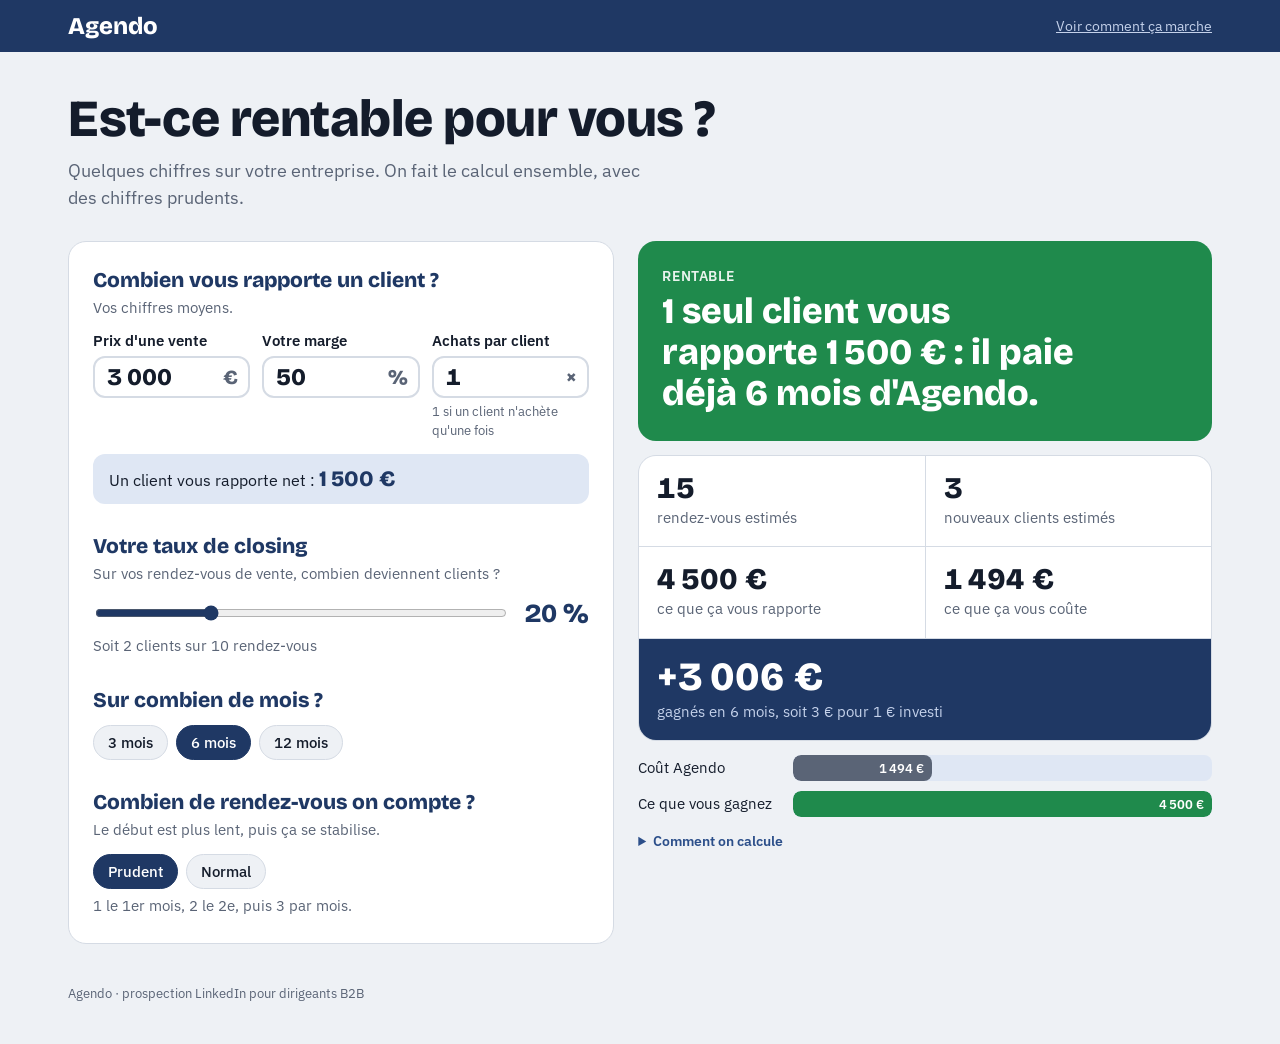
==== calcul.html @ 35835e15 "Calculateur de rentabilité pour les appels de vente Co-Authored-By: Claude Opus 5.5 <noreply@anthrop" ====
<!doctype html>
<html lang="fr">
<head>
<meta charset="utf-8">
<meta name="viewport" content="width=device-width, initial-scale=1, viewport-fit=cover">
<meta name="robots" content="noindex">
<title>Est-ce rentable pour vous ?</title>
<link rel="preconnect" href="https://fonts.googleapis.com">
<link rel="preconnect" href="https://fonts.gstatic.com" crossorigin>
<link rel="stylesheet" href="https://fonts.googleapis.com/css2?family=Bricolage+Grotesque:opsz,wght@12..96,700;12..96,800&family=IBM+Plex+Sans:wght@400;500;600&display=swap">
<style>
/* À gauche : 3 questions au prospect. À droite : la réponse, en gros. */
:root {
  --paper: #eef1f5;
  --card: #ffffff;
  --ink: #141c2b;
  --muted: #5a6476;
  --line: #d5dbe4;
  --navy: #1f3864;
  --navy-2: #2c4f8a;
  --sky: #dfe7f4;
  --good: #1f8a4c;
  --mid: #a86a12;
  --bad: #b3412e;
  --display: "Bricolage Grotesque", "Segoe UI", system-ui, sans-serif;
  --body: "IBM Plex Sans", "Segoe UI", system-ui, sans-serif;
  --r: 18px;
}
* { box-sizing: border-box; }
html { -webkit-text-size-adjust: 100%; }
body { margin: 0; background: var(--paper); color: var(--ink); font: 17px/1.5 var(--body); }
.wrap { max-width: 1180px; margin: 0 auto; padding-left: max(18px, env(safe-area-inset-left, 0px)); padding-right: max(18px, env(safe-area-inset-right, 0px)); }
.top { background: var(--navy); color: #fff; padding-top: env(safe-area-inset-top, 0px); }
.top .wrap { padding-block: 14px; display: flex; justify-content: space-between; align-items: center; gap: 12px; flex-wrap: wrap; }
.brand { font: 800 24px/1 var(--display); }
.top a { color: #c4d1ea; font-size: 14px; }
h1 { font: 800 clamp(30px, 4.6vw, 52px)/1.05 var(--display); margin: 40px 0 10px; letter-spacing: -.5px; text-wrap: balance; }
.lead { font-size: 18px; color: var(--muted); margin: 0 0 30px; max-width: 52ch; }

.grid { display: grid; grid-template-columns: minmax(0, 1fr) minmax(0, 1.05fr); gap: 24px; align-items: start; margin-bottom: 40px; }
.card { background: var(--card); border: 1px solid var(--line); border-radius: var(--r); padding: 26px 24px; min-width: 0; }
.q { margin-bottom: 30px; }
.q:last-child { margin-bottom: 0; }
.q label, .q .label { display: block; font: 800 21px/1.2 var(--display); color: var(--navy); margin-bottom: 4px; }
.q .help { color: var(--muted); font-size: 15px; margin: 0 0 12px; }
.money { display: flex; align-items: center; gap: 10px; border: 2px solid var(--line); border-radius: 12px; padding: 6px 14px; max-width: 300px; }
.money:focus-within { border-color: var(--navy-2); }
.money input { border: 0; outline: 0; font: 800 30px var(--display); width: 100%; min-width: 0; color: var(--ink); background: transparent; font-variant-numeric: tabular-nums; }
.money span { font: 800 26px var(--display); color: var(--muted); }
.chips { display: flex; flex-wrap: wrap; gap: 8px; margin-top: 12px; }
.chip { border: 1px solid var(--line); background: var(--paper); color: var(--ink); border-radius: 99px; padding: 7px 14px; font: 500 15px var(--body); cursor: pointer; }
.chip:hover { border-color: var(--navy-2); }
.chip[aria-pressed="true"] { background: var(--navy); border-color: var(--navy); color: #fff; }
.chip:focus-visible, .money input:focus-visible, input[type=range]:focus-visible { outline: 3px solid var(--navy-2); outline-offset: 2px; }
.fields { display: grid; grid-template-columns: repeat(3, minmax(0, 1fr)); gap: 12px; }
.field { min-width: 0; }
.field label { display: block; font: 600 14.5px var(--body); color: var(--ink); margin-bottom: 6px; }
.field small { display: block; font-size: 12.5px; color: var(--muted); margin-top: 4px; }
.fields .money { max-width: none; padding: 4px 10px; }
.fields .money input { font-size: 24px; }
.fields .money span { font-size: 20px; }
.per { margin-top: 14px; background: var(--sky); border-radius: 12px; padding: 12px 16px; font-size: 16px; }
.per b { font: 800 22px var(--display); color: var(--navy); }
.range { display: flex; align-items: center; gap: 16px; }
.range input { flex: 1; accent-color: var(--navy); height: 28px; min-width: 0; }
.range output { font: 800 26px var(--display); color: var(--navy); min-width: 3.4ch; text-align: right; font-variant-numeric: tabular-nums; }
.say { font-size: 15px; color: var(--muted); margin-top: 6px; }

/* Résultat */
.answer { position: sticky; top: 18px; }
.verdict { border-radius: var(--r); padding: 26px 24px; color: #fff; background: var(--good); }
.verdict.mid { background: var(--mid); }
.verdict.bad { background: var(--bad); }
.verdict .tag { font: 600 14px var(--body); letter-spacing: .6px; text-transform: uppercase; opacity: .9; }
.verdict h2 { font: 800 clamp(26px, 3.2vw, 36px)/1.15 var(--display); margin: 6px 0 0; text-wrap: balance; }
.nums { display: grid; grid-template-columns: repeat(2, minmax(0, 1fr)); gap: 1px; background: var(--line); border: 1px solid var(--line); border-radius: var(--r); overflow: hidden; margin-top: 14px; }
.n { background: var(--card); padding: 16px 18px; min-width: 0; }
.n b { display: block; font: 800 30px/1.1 var(--display); font-variant-numeric: tabular-nums; color: var(--ink); }
.n span { font-size: 14.5px; color: var(--muted); }
.n.big { grid-column: 1 / -1; background: var(--navy); }
.n.big b { color: #fff; font-size: 40px; }
.n.big span { color: #c4d1ea; }
.bars { margin-top: 14px; display: grid; gap: 10px; }
.bar { display: grid; grid-template-columns: 9.5em minmax(0, 1fr); align-items: center; gap: 12px; font-size: 15px; }
.bar .track { height: 26px; background: var(--sky); border-radius: 8px; overflow: hidden; }
.bar .fill { height: 100%; border-radius: 8px; display: flex; align-items: center; justify-content: flex-end; padding-right: 8px; color: #fff; font: 600 13px var(--body); white-space: nowrap; transition: width .3s; }
.fill.cost { background: var(--muted); }
.fill.gain { background: var(--good); }
.how { margin-top: 14px; font-size: 14px; color: var(--muted); }
.how summary { cursor: pointer; color: var(--navy-2); font-weight: 600; }
.how ul { padding-left: 18px; margin: 8px 0 0; }
.price { display: inline-flex; align-items: center; gap: 6px; margin-top: 10px; }
.price input { width: 5.5em; font: 600 15px var(--body); padding: 4px 8px; border: 1px solid var(--line); border-radius: 8px; }
footer { color: var(--muted); font-size: 13px; padding-block: 0 40px; }

@media (max-width: 560px) { .fields { grid-template-columns: minmax(0, 1fr); } }
@media (max-width: 900px) {
  .grid { grid-template-columns: minmax(0, 1fr); }
  .answer { position: static; }
}
@media (prefers-reduced-motion: reduce) { .bar .fill { transition: none; } }
</style>
</head>
<body>

<header class="top">
  <div class="wrap">
    <div class="brand">Agendo</div>
    <a href="systeme.html">Voir comment ça marche</a>
  </div>
</header>

<main class="wrap">
  <h1>Est-ce rentable pour vous ?</h1>
  <p class="lead">Quelques chiffres sur votre entreprise. On fait le calcul ensemble, avec des chiffres prudents.</p>

  <div class="grid">
    <section class="card" aria-label="Vos chiffres">
      <div class="q">
        <div class="label">Combien vous rapporte un client ?</div>
        <p class="help">Vos chiffres moyens.</p>
        <div class="fields">
          <div class="field"><label for="sale">Prix d'une vente</label><div class="money"><input id="sale" type="text" inputmode="numeric" value="3 000"><span>€</span></div></div>
          <div class="field"><label for="margin">Votre marge</label><div class="money"><input id="margin" type="text" inputmode="numeric" value="50"><span>%</span></div></div>
          <div class="field"><label for="repeat">Achats par client</label><div class="money"><input id="repeat" type="text" inputmode="numeric" value="1"><span>×</span></div><small>1 si un client n'achète qu'une fois</small></div>
        </div>
        <div class="per">Un client vous rapporte net : <b id="valueOut">–</b></div>
      </div>

      <div class="q">
        <label for="close">Votre taux de closing</label>
        <p class="help">Sur vos rendez-vous de vente, combien deviennent clients ?</p>
        <div class="range"><input id="close" type="range" min="5" max="60" step="5" value="20"><output id="closeOut" for="close">20 %</output></div>
        <div class="say" id="closeSay"></div>
      </div>

      <div class="q">
        <div class="label" id="monthsLabel">Sur combien de mois ?</div>
        <div class="chips" data-group="months" role="group" aria-labelledby="monthsLabel">
          <button class="chip" type="button" data-v="3">3 mois</button>
          <button class="chip" type="button" data-v="6">6 mois</button>
          <button class="chip" type="button" data-v="12">12 mois</button>
        </div>
      </div>

      <div class="q">
        <div class="label" id="sceneLabel">Combien de rendez-vous on compte ?</div>
        <p class="help">Le début est plus lent, puis ça se stabilise.</p>
        <div class="chips" data-group="scene" role="group" aria-labelledby="sceneLabel">
          <button class="chip" type="button" data-v="prudent">Prudent</button>
          <button class="chip" type="button" data-v="normal">Normal</button>
        </div>
        <div class="say" id="sceneSay"></div>
      </div>
    </section>

    <section class="answer" aria-live="polite" aria-label="Résultat">
      <div class="verdict" id="verdict">
        <div class="tag" id="vTag">Rentable</div>
        <h2 id="vText">–</h2>
      </div>
      <div class="nums">
        <div class="n"><b id="rdv">–</b><span>rendez-vous estimés</span></div>
        <div class="n"><b id="clients">–</b><span>nouveaux clients estimés</span></div>
        <div class="n"><b id="gain">–</b><span>ce que ça vous rapporte</span></div>
        <div class="n"><b id="cost">–</b><span>ce que ça vous coûte</span></div>
        <div class="n big"><b id="net">–</b><span id="netSay">–</span></div>
      </div>
      <div class="bars" aria-hidden="true">
        <div class="bar"><span>Coût Agendo</span><div class="track"><div class="fill cost" id="barCost"></div></div></div>
        <div class="bar"><span>Ce que vous gagnez</span><div class="track"><div class="fill gain" id="barGain"></div></div></div>
      </div>
      <details class="how">
        <summary>Comment on calcule</summary>
        <ul>
          <li id="howRdv"></li>
          <li>Un client rapporte : prix × marge × nombre d'achats.</li>
          <li>Nouveaux clients = rendez-vous × votre taux de closing, arrondi vers le bas.</li>
          <li>Ce sont des estimations, pas une garantie : les résultats dépendent de votre cible et de votre offre.</li>
        </ul>
        <label class="price">Prix Agendo par mois : <input id="price" type="text" inputmode="numeric" value="249"> €</label>
      </details>
    </section>
  </div>

  <footer>Agendo · prospection LinkedIn pour dirigeants B2B</footer>
</main>

<script>
(function () {
  // Rendez-vous par mois : mois 1, mois 2, puis chaque mois suivant.
  var SCENES = {
    prudent: { m: [1, 2, 3], say: "1 le 1er mois, 2 le 2e, puis 3 par mois." },
    normal:  { m: [2, 4, 6], say: "2 le 1er mois, 4 le 2e, puis 6 par mois." }
  };
  var state = { sale: 3000, margin: 50, repeat: 1, value: 1500, close: 20, months: 6, scene: "prudent", price: 249 };
  var fmt = new Intl.NumberFormat("fr-FR");
  var eur = function (v) { return fmt.format(Math.round(v)) + " €"; };
  var num = function (s) { var v = parseInt(String(s).replace(/[^\d]/g, ""), 10); return isNaN(v) ? 0 : v; };
  var $ = function (id) { return document.getElementById(id); };

  function rdvFor(scene, months) {
    var m = SCENES[scene].m, t = 0;
    for (var i = 0; i < months; i++) t += m[Math.min(i, m.length - 1)];
    return t;
  }

  function render() {
    var s = state;
    s.value = Math.round(s.sale * Math.min(s.margin, 100) / 100 * Math.max(s.repeat, 1));
    $("valueOut").textContent = eur(s.value);
    var rdv = rdvFor(s.scene, s.months);
    var clients = Math.floor(rdv * s.close / 100);
    var gain = clients * s.value;
    var cost = s.months * s.price;
    var net = gain - cost;
    var payback = s.value > 0 ? s.value / s.price : 0;           // mois payés par 1 client
    var needed = s.value > 0 ? Math.ceil(cost / s.value) : Infinity; // clients pour rembourser

    $("rdv").textContent = fmt.format(rdv);
    $("clients").textContent = fmt.format(clients);
    $("gain").textContent = eur(gain);
    $("cost").textContent = eur(cost);
    $("net").textContent = (net >= 0 ? "+" : "−") + eur(Math.abs(net));
    $("netSay").textContent = net >= 0
      ? "gagnés en " + s.months + " mois" + (cost > 0 ? ", soit " + fmt.format(Math.round(gain / cost * 10) / 10) + " € pour 1 € investi" : "")
      : "en " + s.months + " mois avec ces chiffres prudents";

    var v = $("verdict"), tag, text;
    v.classList.remove("mid", "bad");
    if (s.value <= 0) {
      tag = "À compléter"; text = "Indiquez combien vous rapporte un client."; v.classList.add("mid");
    } else if (payback >= 3) {
      tag = "Rentable";
      text = "1 seul client vous rapporte " + eur(s.value) + " : il paie déjà " + fmt.format(Math.floor(payback)) + " mois d'Agendo.";
    } else if (payback >= 1) {
      tag = "À voir ensemble"; v.classList.add("mid");
      text = "1 client paie " + (Math.floor(payback) > 1 ? fmt.format(Math.floor(payback)) + " mois" : "1 mois") + " d'Agendo. Il en faut " + needed + " en " + s.months + " mois pour être rentable.";
    } else {
      tag = "Pas rentable pour l'instant"; v.classList.add("bad");
      text = "Un client vous rapporte moins qu'un mois d'Agendo. Ce n'est pas le bon outil pour vous aujourd'hui.";
    }
    $("vTag").textContent = tag;
    $("vText").textContent = text;

    var max = Math.max(gain, cost, 1);
    $("barCost").style.width = Math.max(4, cost / max * 100) + "%";
    $("barCost").textContent = eur(cost);
    $("barGain").style.width = (gain ? Math.max(4, gain / max * 100) : 0) + "%";
    $("barGain").textContent = gain ? eur(gain) : "";

    $("closeOut").textContent = s.close + " %";
    var on10 = s.close / 10;
    $("closeSay").textContent = "Soit " + fmt.format(on10) + " client" + (on10 > 1 ? "s" : "") + " sur 10 rendez-vous";
    $("sceneSay").textContent = SCENES[s.scene].say;
    $("howRdv").textContent = "Rendez-vous : " + SCENES[s.scene].say;

    document.querySelectorAll("[data-group]").forEach(function (g) {
      var key = g.getAttribute("data-group");
      g.querySelectorAll(".chip").forEach(function (c) {
        var cv = c.getAttribute("data-v");
        c.setAttribute("aria-pressed", String(key === "scene" ? cv === s.scene : num(cv) === s[key]));
      });
    });
  }

  document.querySelectorAll("[data-group]").forEach(function (g) {
    var key = g.getAttribute("data-group");
    g.addEventListener("click", function (e) {
      var c = e.target.closest(".chip"); if (!c) return;
      var cv = c.getAttribute("data-v");
      state[key] = key === "scene" ? cv : num(cv);
      render();
    });
  });
  ["sale", "margin", "repeat"].forEach(function (k) {
    $(k).addEventListener("input", function () { state[k] = num(this.value); render(); });
    $(k).addEventListener("blur", function () { this.value = fmt.format(state[k]); });
  });
  $("close").addEventListener("input", function () { state.close = num(this.value); render(); });
  $("price").addEventListener("input", function () { state.price = num(this.value) || 249; render(); });
  render();
})();
</script>
</body>
</html>
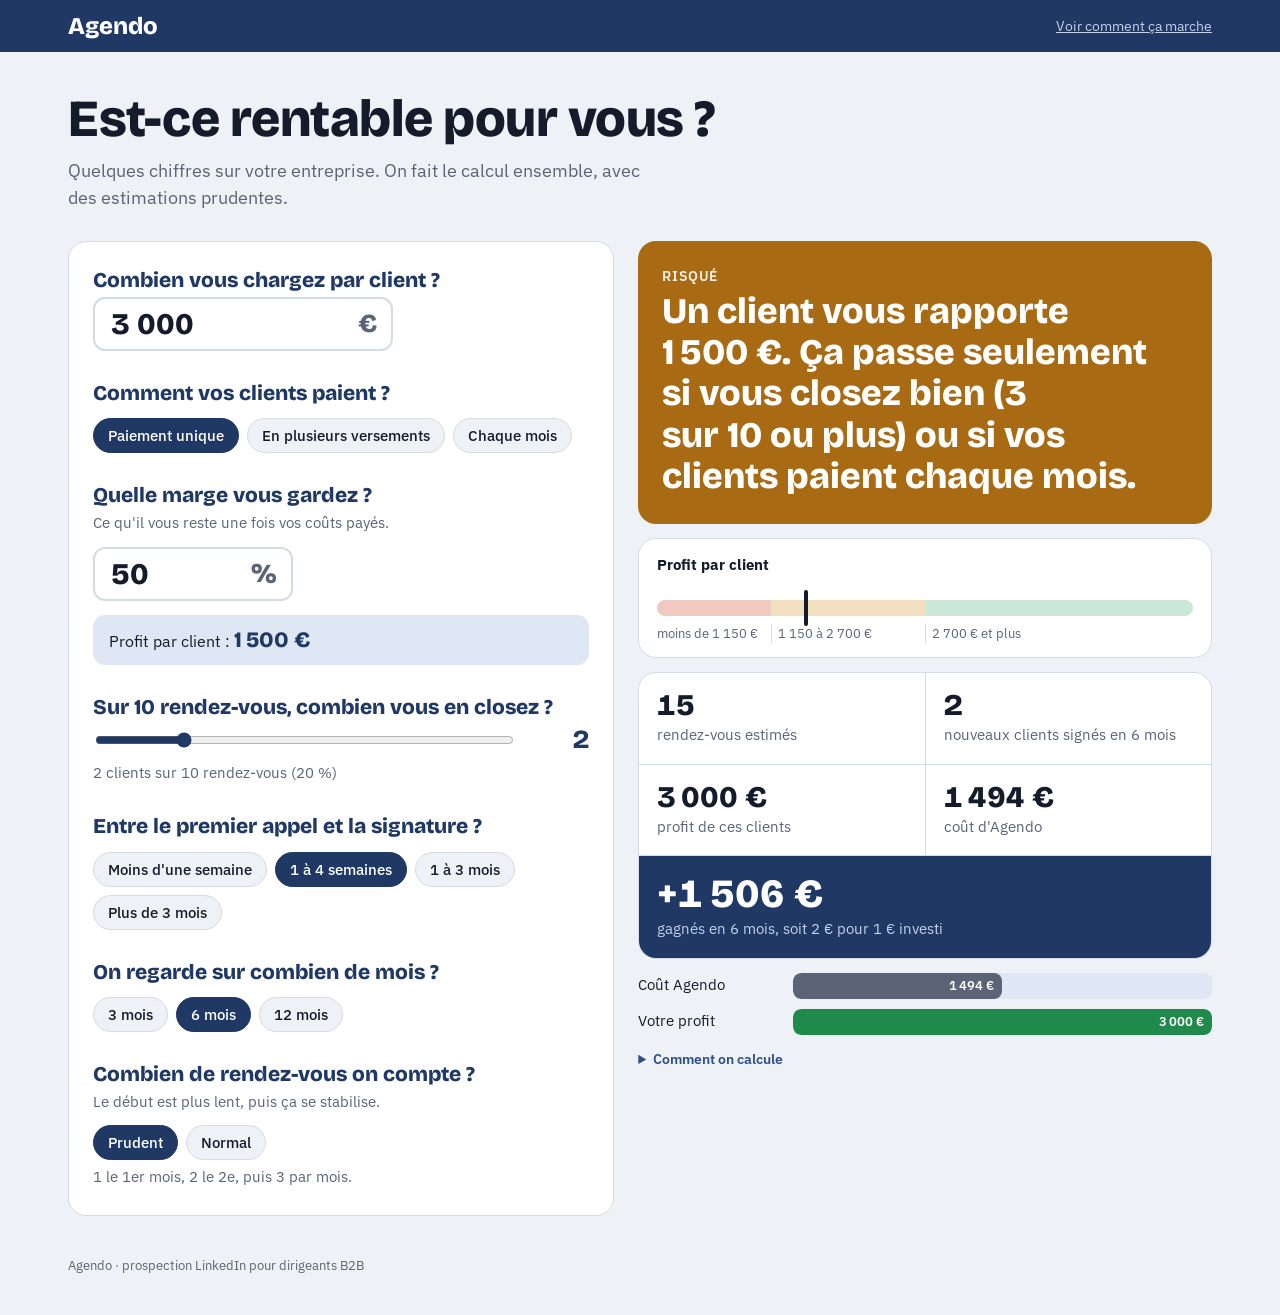
==== commit 082da28c: "Calculateur : prix, type de paiement, durée client, marge, closing sur 10, délai de signature, seuil" ====
--- a/calcul.html
+++ b/calcul.html
@@ -91,6 +91,23 @@
 .how ul { padding-left: 18px; margin: 8px 0 0; }
 .price { display: inline-flex; align-items: center; gap: 6px; margin-top: 10px; }
 .price input { width: 5.5em; font: 600 15px var(--body); padding: 4px 8px; border: 1px solid var(--line); border-radius: 8px; }
+
+/* Échelle des profits par client */
+.scale { margin-top: 14px; background: var(--card); border: 1px solid var(--line); border-radius: var(--r); padding: 16px 18px 14px; }
+.scale h3 { margin: 0 0 26px; font: 700 15px var(--body); }
+.zones { display: grid; grid-template-columns: 1150fr 1550fr 2700fr; height: 16px; border-radius: 8px; overflow: hidden; }
+.zones i:nth-child(1) { background: #f0c9c1; }
+.zones i:nth-child(2) { background: #f1dfbd; }
+.zones i:nth-child(3) { background: #c9e8d5; }
+.marker { position: relative; height: 0; }
+.marker b { position: absolute; top: -10px; width: 4px; height: 36px; background: var(--ink); border-radius: 2px; transform: translateX(-2px); transition: left .3s; }
+.ticks { display: grid; grid-template-columns: 1150fr 1550fr 2700fr; font-size: 13px; color: var(--muted); margin-top: 8px; }
+.ticks span + span { border-left: 1px solid var(--line); padding-left: 6px; }
+.stay { margin-top: 14px; }
+.stay label { display: block; font: 600 15px var(--body); color: var(--ink); margin-bottom: 6px; }
+.money.small { max-width: 200px; }
+.hide { display: none; }
+@media (prefers-reduced-motion: reduce) { .marker b { transition: none; } }
 footer { color: var(--muted); font-size: 13px; padding-block: 0 40px; }
 
 @media (max-width: 560px) { .fields { grid-template-columns: minmax(0, 1fr); } }
@@ -112,30 +129,54 @@
 
 <main class="wrap">
   <h1>Est-ce rentable pour vous ?</h1>
-  <p class="lead">Quelques chiffres sur votre entreprise. On fait le calcul ensemble, avec des chiffres prudents.</p>
+  <p class="lead">Quelques chiffres sur votre entreprise. On fait le calcul ensemble, avec des estimations prudentes.</p>
 
   <div class="grid">
     <section class="card" aria-label="Vos chiffres">
       <div class="q">
-        <div class="label">Combien vous rapporte un client ?</div>
-        <p class="help">Vos chiffres moyens.</p>
-        <div class="fields">
-          <div class="field"><label for="sale">Prix d'une vente</label><div class="money"><input id="sale" type="text" inputmode="numeric" value="3 000"><span>€</span></div></div>
-          <div class="field"><label for="margin">Votre marge</label><div class="money"><input id="margin" type="text" inputmode="numeric" value="50"><span>%</span></div></div>
-          <div class="field"><label for="repeat">Achats par client</label><div class="money"><input id="repeat" type="text" inputmode="numeric" value="1"><span>×</span></div><small>1 si un client n'achète qu'une fois</small></div>
-        </div>
-        <div class="per">Un client vous rapporte net : <b id="valueOut">–</b></div>
-      </div>
-
-      <div class="q">
-        <label for="close">Votre taux de closing</label>
-        <p class="help">Sur vos rendez-vous de vente, combien deviennent clients ?</p>
-        <div class="range"><input id="close" type="range" min="5" max="60" step="5" value="20"><output id="closeOut" for="close">20 %</output></div>
+        <label for="price">Combien vous chargez par client ?</label>
+        <div class="money"><input id="price" type="text" inputmode="numeric" value="3 000"><span>€</span></div>
+      </div>
+
+      <div class="q">
+        <div class="label" id="payLabel">Comment vos clients paient ?</div>
+        <div class="chips" data-group="pay" role="group" aria-labelledby="payLabel">
+          <button class="chip" type="button" data-v="unique">Paiement unique</button>
+          <button class="chip" type="button" data-v="versements">En plusieurs versements</button>
+          <button class="chip" type="button" data-v="mensuel">Chaque mois</button>
+        </div>
+        <div class="say" id="paySay"></div>
+        <div id="stayBox" class="hide stay">
+          <label for="stay">Vos clients restent combien de mois en moyenne ?</label>
+          <div class="money small"><input id="stay" type="text" inputmode="numeric" value="6"><span>mois</span></div>
+        </div>
+      </div>
+
+      <div class="q">
+        <label for="margin">Quelle marge vous gardez ?</label>
+        <p class="help">Ce qu'il vous reste une fois vos coûts payés.</p>
+        <div class="money small"><input id="margin" type="text" inputmode="numeric" value="50"><span>%</span></div>
+        <div class="per">Profit par client : <b id="profitOut">–</b></div>
+      </div>
+
+      <div class="q">
+        <label for="close">Sur 10 rendez-vous, combien vous en closez ?</label>
+        <div class="range"><input id="close" type="range" min="0.5" max="8" step="0.5" value="2"><output id="closeOut" for="close">2</output></div>
         <div class="say" id="closeSay"></div>
       </div>
 
       <div class="q">
-        <div class="label" id="monthsLabel">Sur combien de mois ?</div>
+        <div class="label" id="delayLabel">Entre le premier appel et la signature ?</div>
+        <div class="chips" data-group="delay" role="group" aria-labelledby="delayLabel">
+          <button class="chip" type="button" data-v="0">Moins d'une semaine</button>
+          <button class="chip" type="button" data-v="1">1 à 4 semaines</button>
+          <button class="chip" type="button" data-v="2">1 à 3 mois</button>
+          <button class="chip" type="button" data-v="3">Plus de 3 mois</button>
+        </div>
+      </div>
+
+      <div class="q">
+        <div class="label" id="monthsLabel">On regarde sur combien de mois ?</div>
         <div class="chips" data-group="months" role="group" aria-labelledby="monthsLabel">
           <button class="chip" type="button" data-v="3">3 mois</button>
           <button class="chip" type="button" data-v="6">6 mois</button>
@@ -156,29 +197,38 @@
 
     <section class="answer" aria-live="polite" aria-label="Résultat">
       <div class="verdict" id="verdict">
-        <div class="tag" id="vTag">Rentable</div>
+        <div class="tag" id="vTag">–</div>
         <h2 id="vText">–</h2>
       </div>
+
+      <div class="scale" aria-hidden="true">
+        <h3>Profit par client</h3>
+        <div class="marker"><b id="mark"></b></div>
+        <div class="zones"><i></i><i></i><i></i></div>
+        <div class="ticks"><span>moins de 1 150 €</span><span>1 150 à 2 700 €</span><span>2 700 € et plus</span></div>
+      </div>
+
       <div class="nums">
         <div class="n"><b id="rdv">–</b><span>rendez-vous estimés</span></div>
-        <div class="n"><b id="clients">–</b><span>nouveaux clients estimés</span></div>
-        <div class="n"><b id="gain">–</b><span>ce que ça vous rapporte</span></div>
-        <div class="n"><b id="cost">–</b><span>ce que ça vous coûte</span></div>
+        <div class="n"><b id="clients">–</b><span id="clientsSay">nouveaux clients</span></div>
+        <div class="n"><b id="gain">–</b><span>profit de ces clients</span></div>
+        <div class="n"><b id="cost">–</b><span>coût d'Agendo</span></div>
         <div class="n big"><b id="net">–</b><span id="netSay">–</span></div>
       </div>
       <div class="bars" aria-hidden="true">
         <div class="bar"><span>Coût Agendo</span><div class="track"><div class="fill cost" id="barCost"></div></div></div>
-        <div class="bar"><span>Ce que vous gagnez</span><div class="track"><div class="fill gain" id="barGain"></div></div></div>
+        <div class="bar"><span>Votre profit</span><div class="track"><div class="fill gain" id="barGain"></div></div></div>
       </div>
       <details class="how">
         <summary>Comment on calcule</summary>
         <ul>
+          <li>Profit par client = prix × marge (× nombre de mois si vos clients paient chaque mois).</li>
           <li id="howRdv"></li>
-          <li>Un client rapporte : prix × marge × nombre d'achats.</li>
-          <li>Nouveaux clients = rendez-vous × votre taux de closing, arrondi vers le bas.</li>
+          <li>Un rendez-vous devient client après votre délai de signature : ceux qui signeraient après la période ne sont pas comptés.</li>
+          <li>Nouveaux clients arrondis vers le bas.</li>
           <li>Ce sont des estimations, pas une garantie : les résultats dépendent de votre cible et de votre offre.</li>
         </ul>
-        <label class="price">Prix Agendo par mois : <input id="price" type="text" inputmode="numeric" value="249"> €</label>
+        <label class="price">Prix Agendo par mois : <input id="agendo" type="text" inputmode="numeric" value="249"> €</label>
       </details>
     </section>
   </div>
@@ -188,60 +238,69 @@
 
 <script>
 (function () {
-  // Rendez-vous par mois : mois 1, mois 2, puis chaque mois suivant.
+  var LOW = 1150, HIGH = 2700, GOOD_CLOSE = 3; // seuils de Saad ; « close bien » = 3 sur 10 ou plus
   var SCENES = {
     prudent: { m: [1, 2, 3], say: "1 le 1er mois, 2 le 2e, puis 3 par mois." },
     normal:  { m: [2, 4, 6], say: "2 le 1er mois, 4 le 2e, puis 6 par mois." }
   };
-  var state = { sale: 3000, margin: 50, repeat: 1, value: 1500, close: 20, months: 6, scene: "prudent", price: 249 };
+  var DELAY_SAY = ["moins d'une semaine", "1 à 4 semaines", "1 à 3 mois", "plus de 3 mois"];
+  var state = { price: 3000, pay: "unique", stay: 6, margin: 50, close: 2, delay: 1, months: 6, scene: "prudent", agendo: 249 };
   var fmt = new Intl.NumberFormat("fr-FR");
   var eur = function (v) { return fmt.format(Math.round(v)) + " €"; };
-  var num = function (s) { var v = parseInt(String(s).replace(/[^\d]/g, ""), 10); return isNaN(v) ? 0 : v; };
+  var num = function (s) { var v = parseFloat(String(s).replace(/\s/g, "").replace(",", ".").replace(/[^\d.]/g, "")); return isNaN(v) ? 0 : v; };
   var $ = function (id) { return document.getElementById(id); };
-
-  function rdvFor(scene, months) {
-    var m = SCENES[scene].m, t = 0;
-    for (var i = 0; i < months; i++) t += m[Math.min(i, m.length - 1)];
-    return t;
-  }
 
   function render() {
     var s = state;
-    s.value = Math.round(s.sale * Math.min(s.margin, 100) / 100 * Math.max(s.repeat, 1));
-    $("valueOut").textContent = eur(s.value);
-    var rdv = rdvFor(s.scene, s.months);
-    var clients = Math.floor(rdv * s.close / 100);
-    var gain = clients * s.value;
-    var cost = s.months * s.price;
+    var recurring = s.pay === "mensuel";
+    var profit = s.price * Math.min(s.margin, 100) / 100 * (recurring ? Math.max(s.stay, 1) : 1);
+    $("profitOut").textContent = eur(profit) + (recurring ? " (sur " + fmt.format(s.stay) + " mois)" : "");
+    $("stayBox").classList.toggle("hide", !recurring);
+    $("paySay").textContent = recurring ? "Le prix indiqué est par mois." : s.pay === "versements" ? "Indiquez le prix total : les versements retardent seulement l'encaissement." : "";
+
+    // Rendez-vous par mois, puis signature après le délai (dans la période seulement).
+    var m = SCENES[s.scene].m, rdv = 0, signable = 0;
+    for (var i = 1; i <= s.months; i++) {
+      var r = m[Math.min(i - 1, m.length - 1)];
+      rdv += r;
+      if (i + s.delay <= s.months) signable += r;
+    }
+    var clients = Math.floor(signable * s.close / 10);
+    var gain = clients * profit;
+    var cost = s.months * s.agendo;
     var net = gain - cost;
-    var payback = s.value > 0 ? s.value / s.price : 0;           // mois payés par 1 client
-    var needed = s.value > 0 ? Math.ceil(cost / s.value) : Infinity; // clients pour rembourser
 
     $("rdv").textContent = fmt.format(rdv);
     $("clients").textContent = fmt.format(clients);
+    $("clientsSay").textContent = "nouveaux clients signés en " + s.months + " mois";
     $("gain").textContent = eur(gain);
     $("cost").textContent = eur(cost);
     $("net").textContent = (net >= 0 ? "+" : "−") + eur(Math.abs(net));
     $("netSay").textContent = net >= 0
       ? "gagnés en " + s.months + " mois" + (cost > 0 ? ", soit " + fmt.format(Math.round(gain / cost * 10) / 10) + " € pour 1 € investi" : "")
-      : "en " + s.months + " mois avec ces chiffres prudents";
+      : "sur " + s.months + " mois avec ces estimations" + (s.delay >= 2 && s.months < 12 ? " (signature longue : regardez sur 12 mois)" : "");
 
     var v = $("verdict"), tag, text;
     v.classList.remove("mid", "bad");
-    if (s.value <= 0) {
-      tag = "À compléter"; text = "Indiquez combien vous rapporte un client."; v.classList.add("mid");
-    } else if (payback >= 3) {
-      tag = "Rentable";
-      text = "1 seul client vous rapporte " + eur(s.value) + " : il paie déjà " + fmt.format(Math.floor(payback)) + " mois d'Agendo.";
-    } else if (payback >= 1) {
-      tag = "À voir ensemble"; v.classList.add("mid");
-      text = "1 client paie " + (Math.floor(payback) > 1 ? fmt.format(Math.floor(payback)) + " mois" : "1 mois") + " d'Agendo. Il en faut " + needed + " en " + s.months + " mois pour être rentable.";
+    if (profit <= 0) {
+      tag = "À compléter"; v.classList.add("mid");
+      text = "Indiquez votre prix et votre marge.";
+    } else if (profit < LOW) {
+      tag = "Pas adapté pour l'instant"; v.classList.add("bad");
+      text = "Un client vous rapporte " + eur(profit) + " de profit. En dessous de 1 150 €, ce n'est pas assez rentable pour vous.";
+    } else if (profit < HIGH) {
+      var ok = recurring || s.close >= GOOD_CLOSE;
+      tag = ok ? "Ça peut passer" : "Risqué"; v.classList.add("mid");
+      text = ok
+        ? "Un client vous rapporte " + eur(profit) + ". C'est juste, mais " + (recurring ? "vos clients paient chaque mois" : "vous closez bien") + " : ça peut marcher."
+        : "Un client vous rapporte " + eur(profit) + ". Ça passe seulement si vous closez bien (3 sur 10 ou plus) ou si vos clients paient chaque mois.";
     } else {
-      tag = "Pas rentable pour l'instant"; v.classList.add("bad");
-      text = "Un client vous rapporte moins qu'un mois d'Agendo. Ce n'est pas le bon outil pour vous aujourd'hui.";
+      tag = "Client idéal";
+      text = "Un client vous rapporte " + eur(profit) + " : un seul client paie déjà " + fmt.format(Math.floor(profit / s.agendo)) + " mois d'Agendo.";
     }
     $("vTag").textContent = tag;
     $("vText").textContent = text;
+    $("mark").style.left = Math.min(99, Math.max(1, profit / 5400 * 100)) + "%";
 
     var max = Math.max(gain, cost, 1);
     $("barCost").style.width = Math.max(4, cost / max * 100) + "%";
@@ -249,17 +308,16 @@
     $("barGain").style.width = (gain ? Math.max(4, gain / max * 100) : 0) + "%";
     $("barGain").textContent = gain ? eur(gain) : "";
 
-    $("closeOut").textContent = s.close + " %";
-    var on10 = s.close / 10;
-    $("closeSay").textContent = "Soit " + fmt.format(on10) + " client" + (on10 > 1 ? "s" : "") + " sur 10 rendez-vous";
+    $("closeOut").textContent = fmt.format(s.close);
+    $("closeSay").textContent = fmt.format(s.close) + " client" + (s.close > 1 ? "s" : "") + " sur 10 rendez-vous (" + fmt.format(s.close * 10) + " %)";
     $("sceneSay").textContent = SCENES[s.scene].say;
-    $("howRdv").textContent = "Rendez-vous : " + SCENES[s.scene].say;
+    $("howRdv").textContent = "Rendez-vous : " + SCENES[s.scene].say + " Délai de signature : " + DELAY_SAY[s.delay] + ".";
 
     document.querySelectorAll("[data-group]").forEach(function (g) {
       var key = g.getAttribute("data-group");
       g.querySelectorAll(".chip").forEach(function (c) {
         var cv = c.getAttribute("data-v");
-        c.setAttribute("aria-pressed", String(key === "scene" ? cv === s.scene : num(cv) === s[key]));
+        c.setAttribute("aria-pressed", String(typeof state[key] === "number" ? num(cv) === state[key] : cv === state[key]));
       });
     });
   }
@@ -269,16 +327,15 @@
     g.addEventListener("click", function (e) {
       var c = e.target.closest(".chip"); if (!c) return;
       var cv = c.getAttribute("data-v");
-      state[key] = key === "scene" ? cv : num(cv);
+      state[key] = typeof state[key] === "number" ? num(cv) : cv;
       render();
     });
   });
-  ["sale", "margin", "repeat"].forEach(function (k) {
-    $(k).addEventListener("input", function () { state[k] = num(this.value); render(); });
+  ["price", "stay", "margin", "agendo"].forEach(function (k) {
+    $(k).addEventListener("input", function () { state[k] = num(this.value); if (k === "agendo" && !state.agendo) state.agendo = 249; render(); });
     $(k).addEventListener("blur", function () { this.value = fmt.format(state[k]); });
   });
   $("close").addEventListener("input", function () { state.close = num(this.value); render(); });
-  $("price").addEventListener("input", function () { state.price = num(this.value) || 249; render(); });
   render();
 })();
 </script>
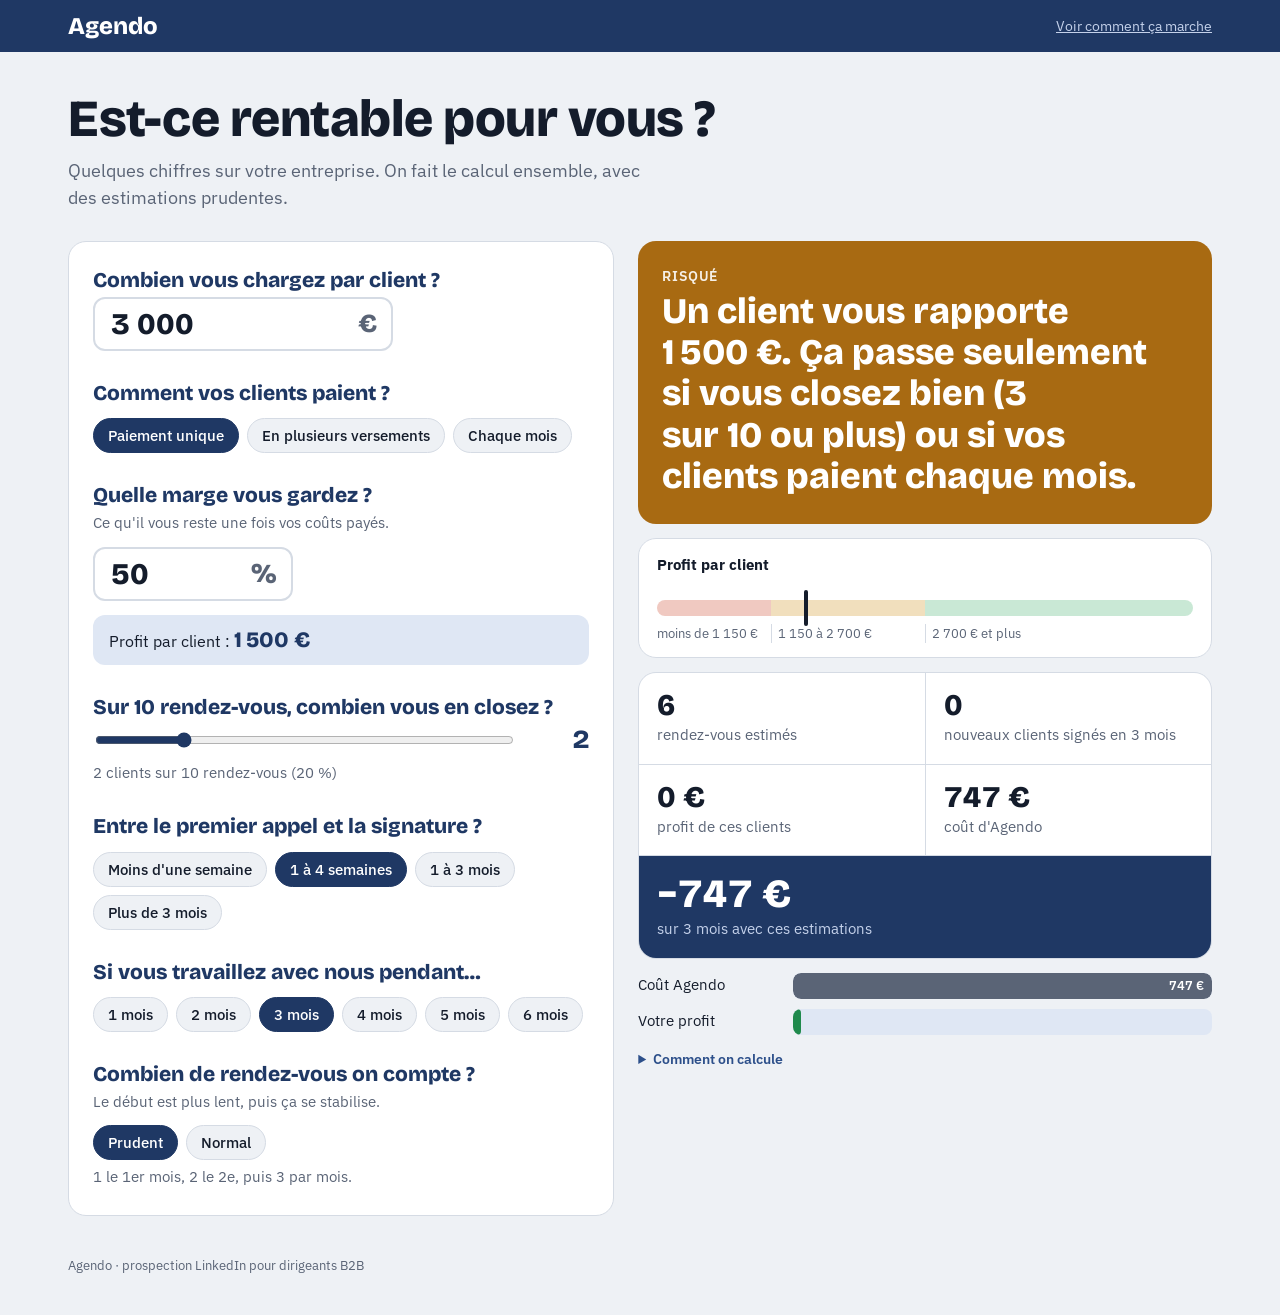
==== commit 037d4831: "Calculateur : durée de 1 à 6 mois (« Si vous travaillez avec nous pendant… »), 3 mois par défaut Co-" ====
--- a/calcul.html
+++ b/calcul.html
@@ -176,11 +176,14 @@
       </div>
 
       <div class="q">
-        <div class="label" id="monthsLabel">On regarde sur combien de mois ?</div>
+        <div class="label" id="monthsLabel">Si vous travaillez avec nous pendant…</div>
         <div class="chips" data-group="months" role="group" aria-labelledby="monthsLabel">
+          <button class="chip" type="button" data-v="1">1 mois</button>
+          <button class="chip" type="button" data-v="2">2 mois</button>
           <button class="chip" type="button" data-v="3">3 mois</button>
+          <button class="chip" type="button" data-v="4">4 mois</button>
+          <button class="chip" type="button" data-v="5">5 mois</button>
           <button class="chip" type="button" data-v="6">6 mois</button>
-          <button class="chip" type="button" data-v="12">12 mois</button>
         </div>
       </div>
 
@@ -244,7 +247,7 @@
     normal:  { m: [2, 4, 6], say: "2 le 1er mois, 4 le 2e, puis 6 par mois." }
   };
   var DELAY_SAY = ["moins d'une semaine", "1 à 4 semaines", "1 à 3 mois", "plus de 3 mois"];
-  var state = { price: 3000, pay: "unique", stay: 6, margin: 50, close: 2, delay: 1, months: 6, scene: "prudent", agendo: 249 };
+  var state = { price: 3000, pay: "unique", stay: 6, margin: 50, close: 2, delay: 1, months: 3, scene: "prudent", agendo: 249 };
   var fmt = new Intl.NumberFormat("fr-FR");
   var eur = function (v) { return fmt.format(Math.round(v)) + " €"; };
   var num = function (s) { var v = parseFloat(String(s).replace(/\s/g, "").replace(",", ".").replace(/[^\d.]/g, "")); return isNaN(v) ? 0 : v; };
@@ -278,7 +281,7 @@
     $("net").textContent = (net >= 0 ? "+" : "−") + eur(Math.abs(net));
     $("netSay").textContent = net >= 0
       ? "gagnés en " + s.months + " mois" + (cost > 0 ? ", soit " + fmt.format(Math.round(gain / cost * 10) / 10) + " € pour 1 € investi" : "")
-      : "sur " + s.months + " mois avec ces estimations" + (s.delay >= 2 && s.months < 12 ? " (signature longue : regardez sur 12 mois)" : "");
+      : "sur " + s.months + " mois avec ces estimations" + (s.delay >= 2 && s.months < 6 ? " (signature longue : regardez sur 6 mois)" : "");
 
     var v = $("verdict"), tag, text;
     v.classList.remove("mid", "bad");
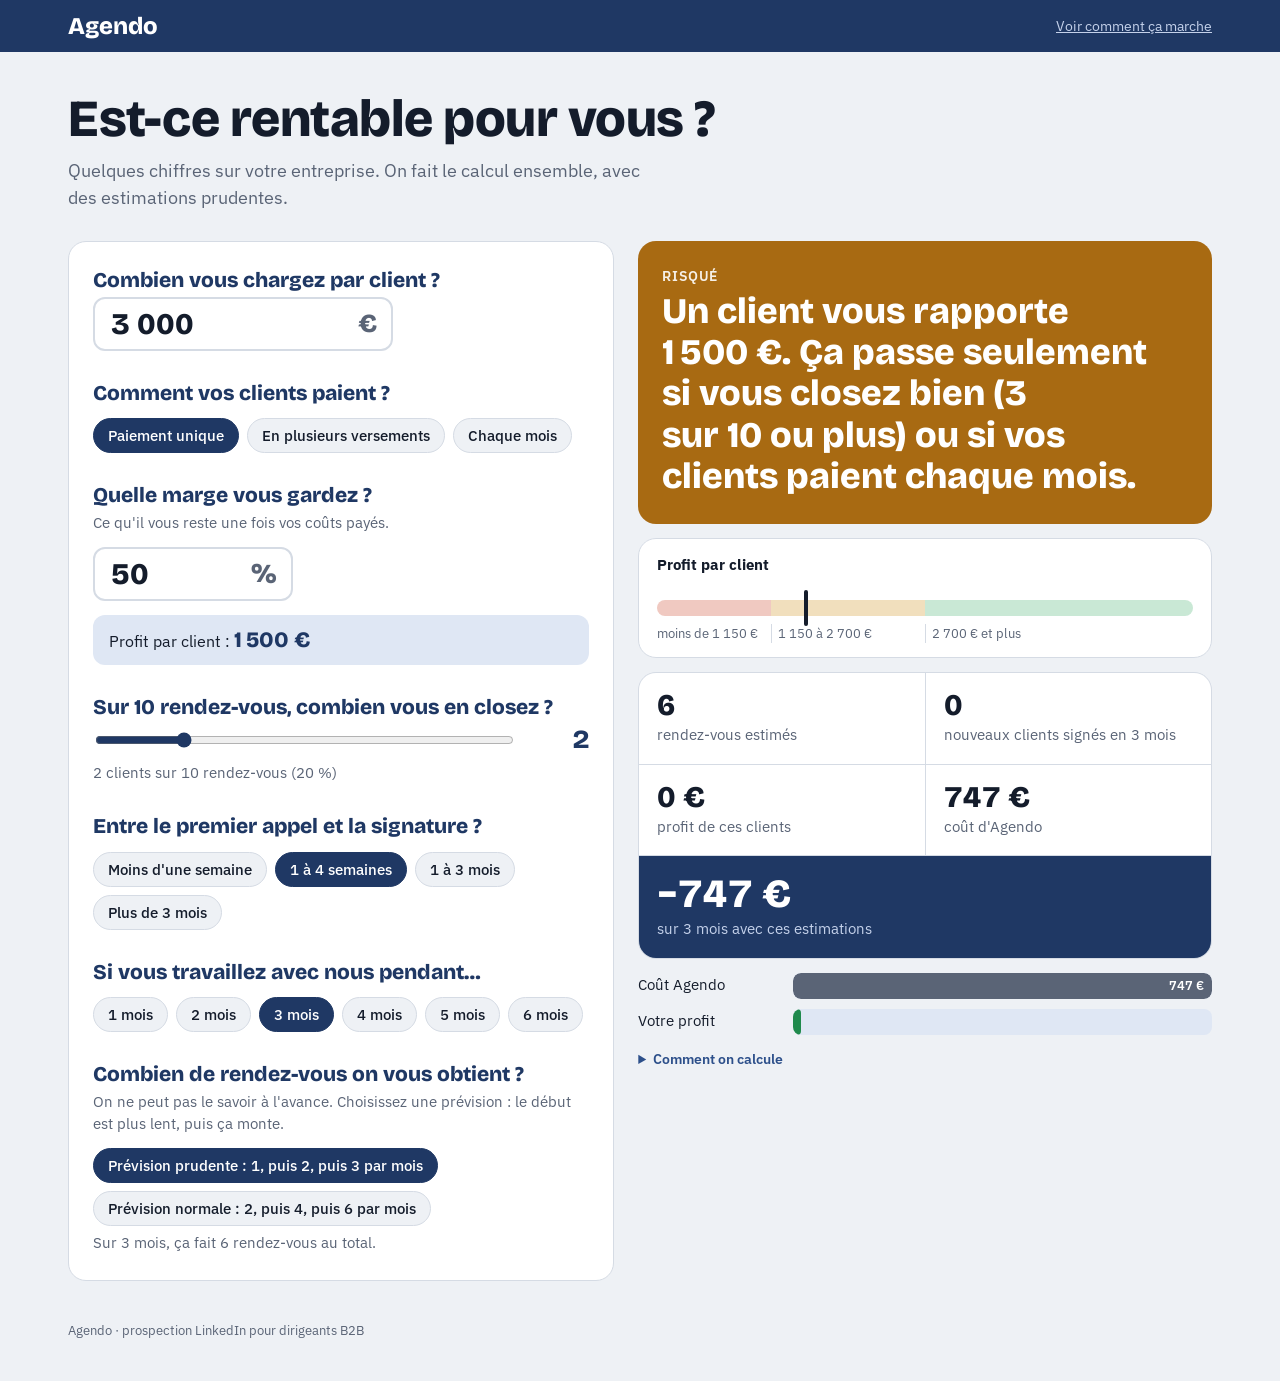
==== commit afee8aea: "Calculateur : question des rendez-vous plus claire (prévision prudente / normale avec les chiffres) " ====
--- a/calcul.html
+++ b/calcul.html
@@ -188,11 +188,11 @@
       </div>
 
       <div class="q">
-        <div class="label" id="sceneLabel">Combien de rendez-vous on compte ?</div>
-        <p class="help">Le début est plus lent, puis ça se stabilise.</p>
+        <div class="label" id="sceneLabel">Combien de rendez-vous on vous obtient ?</div>
+        <p class="help">On ne peut pas le savoir à l'avance. Choisissez une prévision : le début est plus lent, puis ça monte.</p>
         <div class="chips" data-group="scene" role="group" aria-labelledby="sceneLabel">
-          <button class="chip" type="button" data-v="prudent">Prudent</button>
-          <button class="chip" type="button" data-v="normal">Normal</button>
+          <button class="chip" type="button" data-v="prudent">Prévision prudente : 1, puis 2, puis 3 par mois</button>
+          <button class="chip" type="button" data-v="normal">Prévision normale : 2, puis 4, puis 6 par mois</button>
         </div>
         <div class="say" id="sceneSay"></div>
       </div>
@@ -313,7 +313,7 @@
 
     $("closeOut").textContent = fmt.format(s.close);
     $("closeSay").textContent = fmt.format(s.close) + " client" + (s.close > 1 ? "s" : "") + " sur 10 rendez-vous (" + fmt.format(s.close * 10) + " %)";
-    $("sceneSay").textContent = SCENES[s.scene].say;
+    $("sceneSay").textContent = "Sur " + s.months + " mois, ça fait " + fmt.format(rdv) + " rendez-vous au total.";
     $("howRdv").textContent = "Rendez-vous : " + SCENES[s.scene].say + " Délai de signature : " + DELAY_SAY[s.delay] + ".";
 
     document.querySelectorAll("[data-group]").forEach(function (g) {
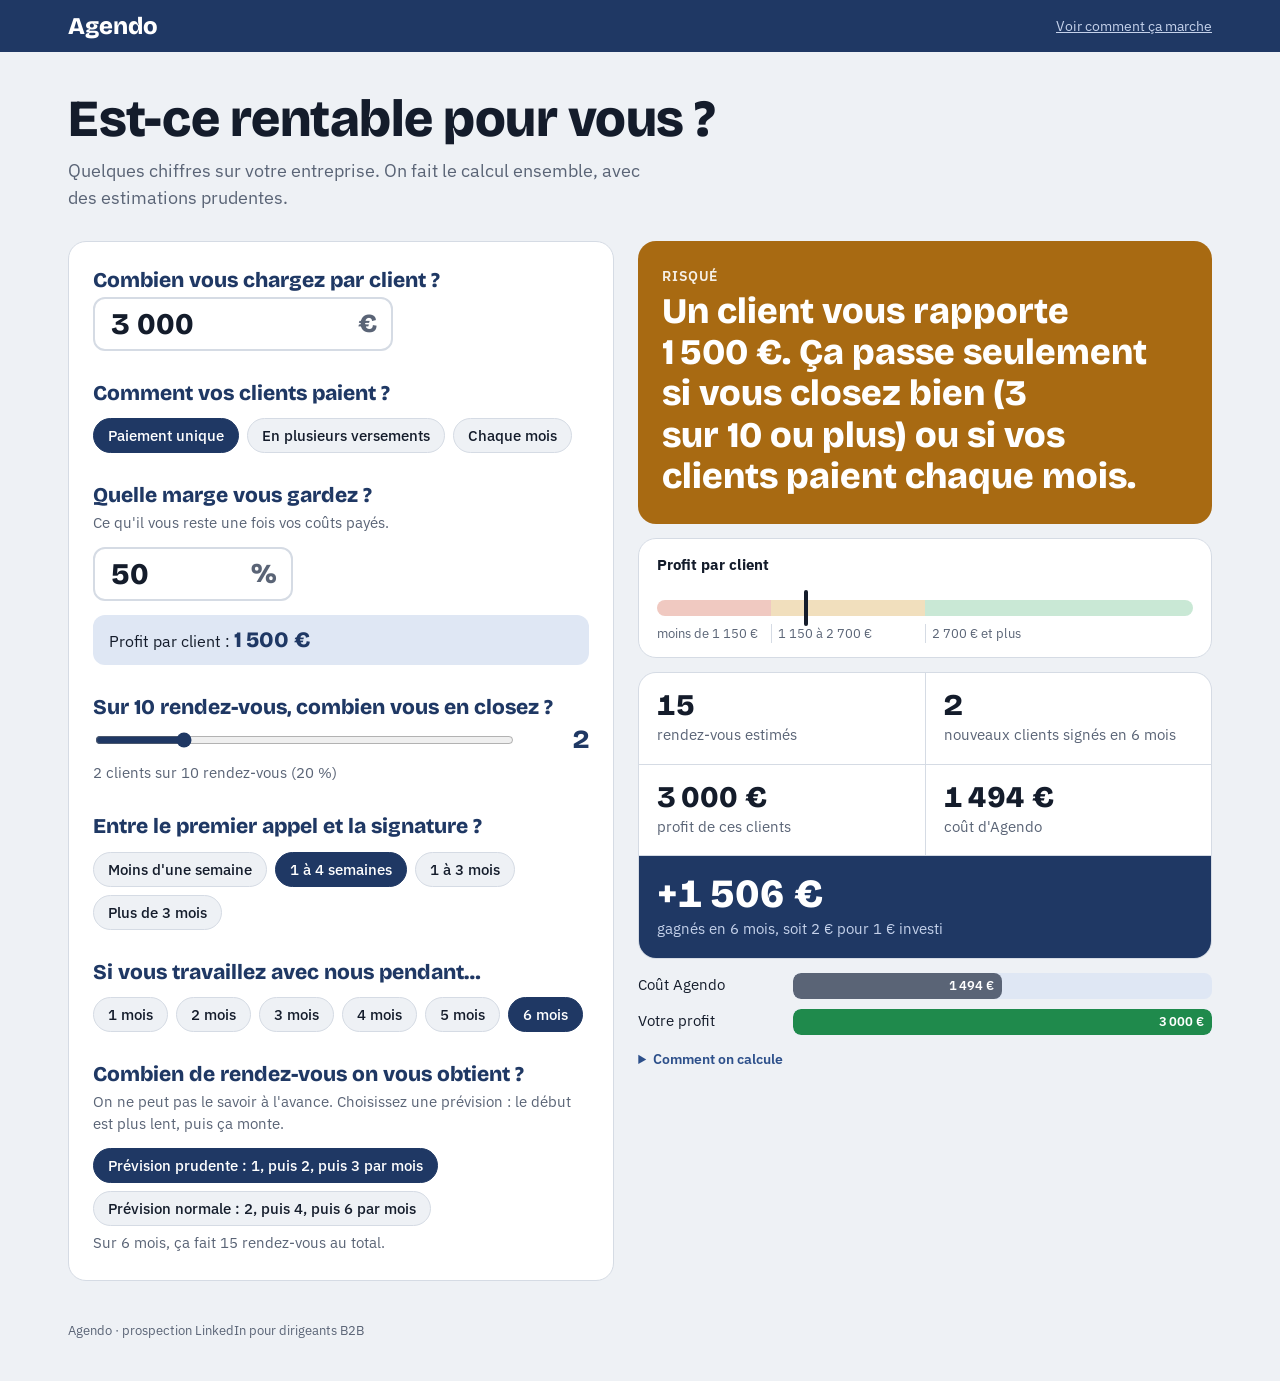
==== commit 45ba28b9: "Calculateur : 6 mois par défaut Co-Authored-By: Claude Opus 5.5 <noreply@anthropic.com>" ====
--- a/calcul.html
+++ b/calcul.html
@@ -247,7 +247,7 @@
     normal:  { m: [2, 4, 6], say: "2 le 1er mois, 4 le 2e, puis 6 par mois." }
   };
   var DELAY_SAY = ["moins d'une semaine", "1 à 4 semaines", "1 à 3 mois", "plus de 3 mois"];
-  var state = { price: 3000, pay: "unique", stay: 6, margin: 50, close: 2, delay: 1, months: 3, scene: "prudent", agendo: 249 };
+  var state = { price: 3000, pay: "unique", stay: 6, margin: 50, close: 2, delay: 1, months: 6, scene: "prudent", agendo: 249 };
   var fmt = new Intl.NumberFormat("fr-FR");
   var eur = function (v) { return fmt.format(Math.round(v)) + " €"; };
   var num = function (s) { var v = parseFloat(String(s).replace(/\s/g, "").replace(",", ".").replace(/[^\d.]/g, "")); return isNaN(v) ? 0 : v; };
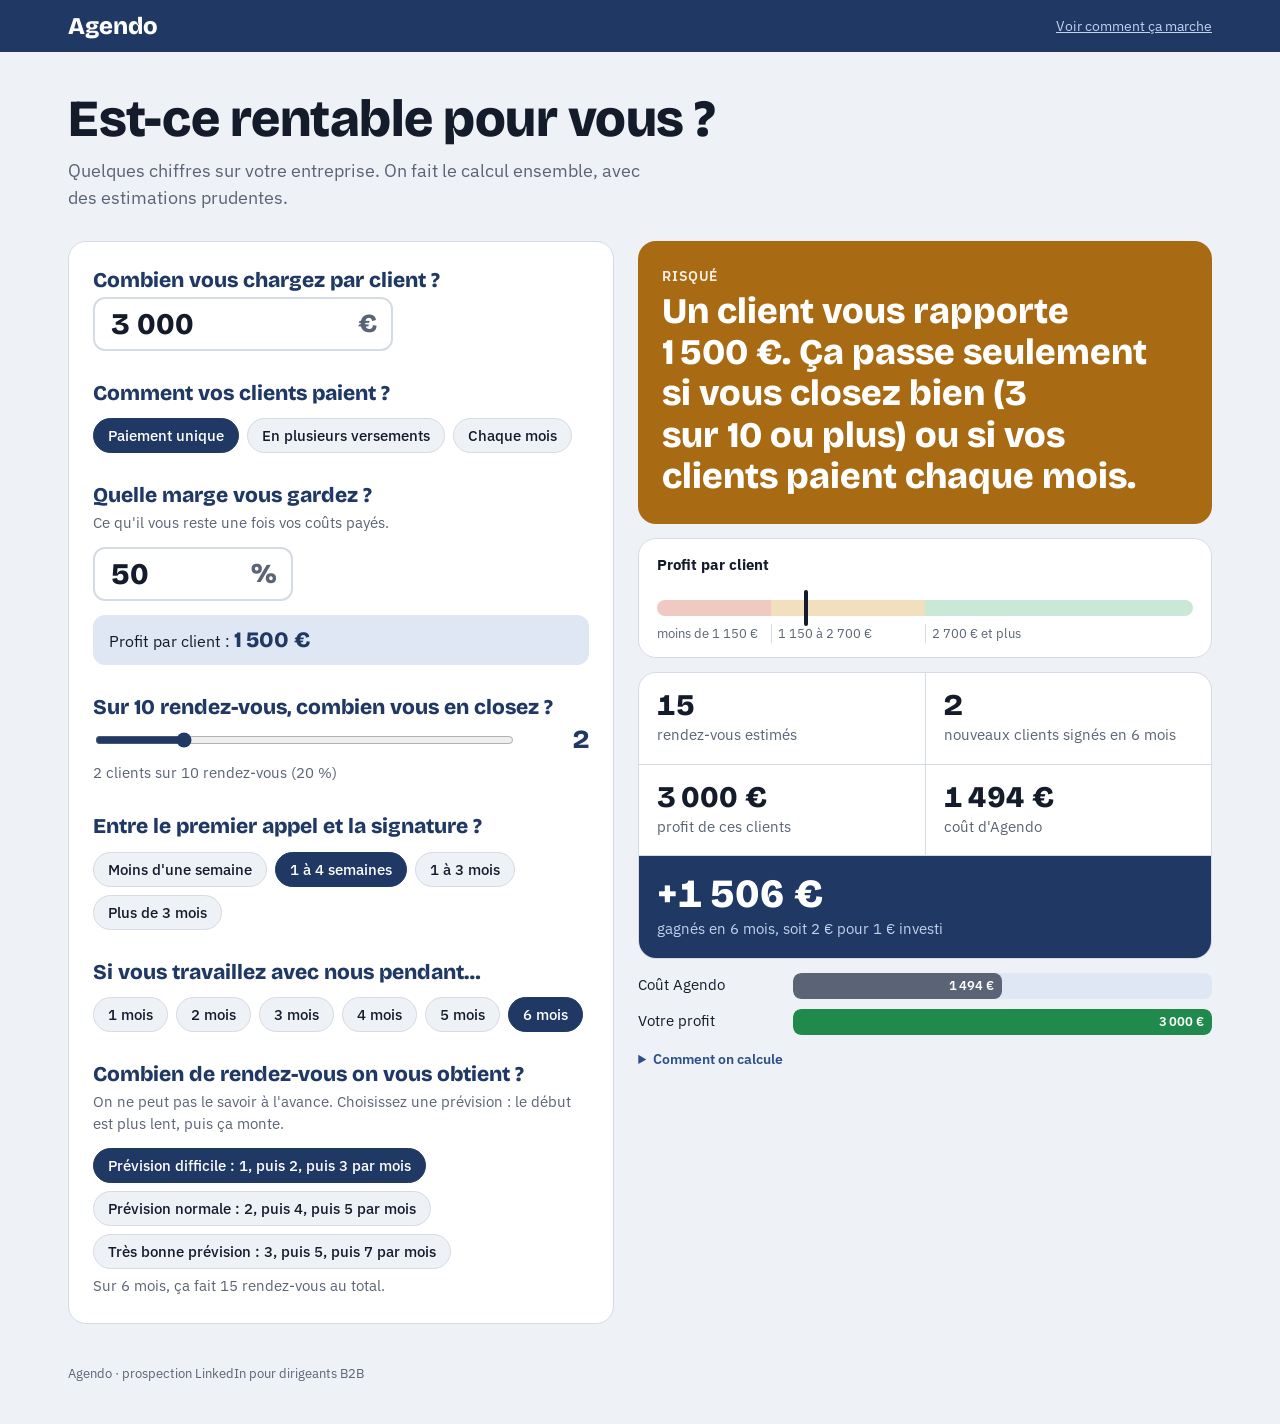
==== commit 7abc57e5: "Calculateur : 3 prévisions (difficile, normale, très bonne) Co-Authored-By: Claude Opus 5.5 <noreply" ====
--- a/calcul.html
+++ b/calcul.html
@@ -191,8 +191,9 @@
         <div class="label" id="sceneLabel">Combien de rendez-vous on vous obtient ?</div>
         <p class="help">On ne peut pas le savoir à l'avance. Choisissez une prévision : le début est plus lent, puis ça monte.</p>
         <div class="chips" data-group="scene" role="group" aria-labelledby="sceneLabel">
-          <button class="chip" type="button" data-v="prudent">Prévision prudente : 1, puis 2, puis 3 par mois</button>
-          <button class="chip" type="button" data-v="normal">Prévision normale : 2, puis 4, puis 6 par mois</button>
+          <button class="chip" type="button" data-v="prudent">Prévision difficile : 1, puis 2, puis 3 par mois</button>
+          <button class="chip" type="button" data-v="normal">Prévision normale : 2, puis 4, puis 5 par mois</button>
+          <button class="chip" type="button" data-v="top">Très bonne prévision : 3, puis 5, puis 7 par mois</button>
         </div>
         <div class="say" id="sceneSay"></div>
       </div>
@@ -244,7 +245,8 @@
   var LOW = 1150, HIGH = 2700, GOOD_CLOSE = 3; // seuils de Saad ; « close bien » = 3 sur 10 ou plus
   var SCENES = {
     prudent: { m: [1, 2, 3], say: "1 le 1er mois, 2 le 2e, puis 3 par mois." },
-    normal:  { m: [2, 4, 6], say: "2 le 1er mois, 4 le 2e, puis 6 par mois." }
+    normal:  { m: [2, 4, 5], say: "2 le 1er mois, 4 le 2e, puis 5 par mois." },
+    top:     { m: [3, 5, 7], say: "3 le 1er mois, 5 le 2e, puis 7 par mois." }
   };
   var DELAY_SAY = ["moins d'une semaine", "1 à 4 semaines", "1 à 3 mois", "plus de 3 mois"];
   var state = { price: 3000, pay: "unique", stay: 6, margin: 50, close: 2, delay: 1, months: 6, scene: "prudent", agendo: 249 };
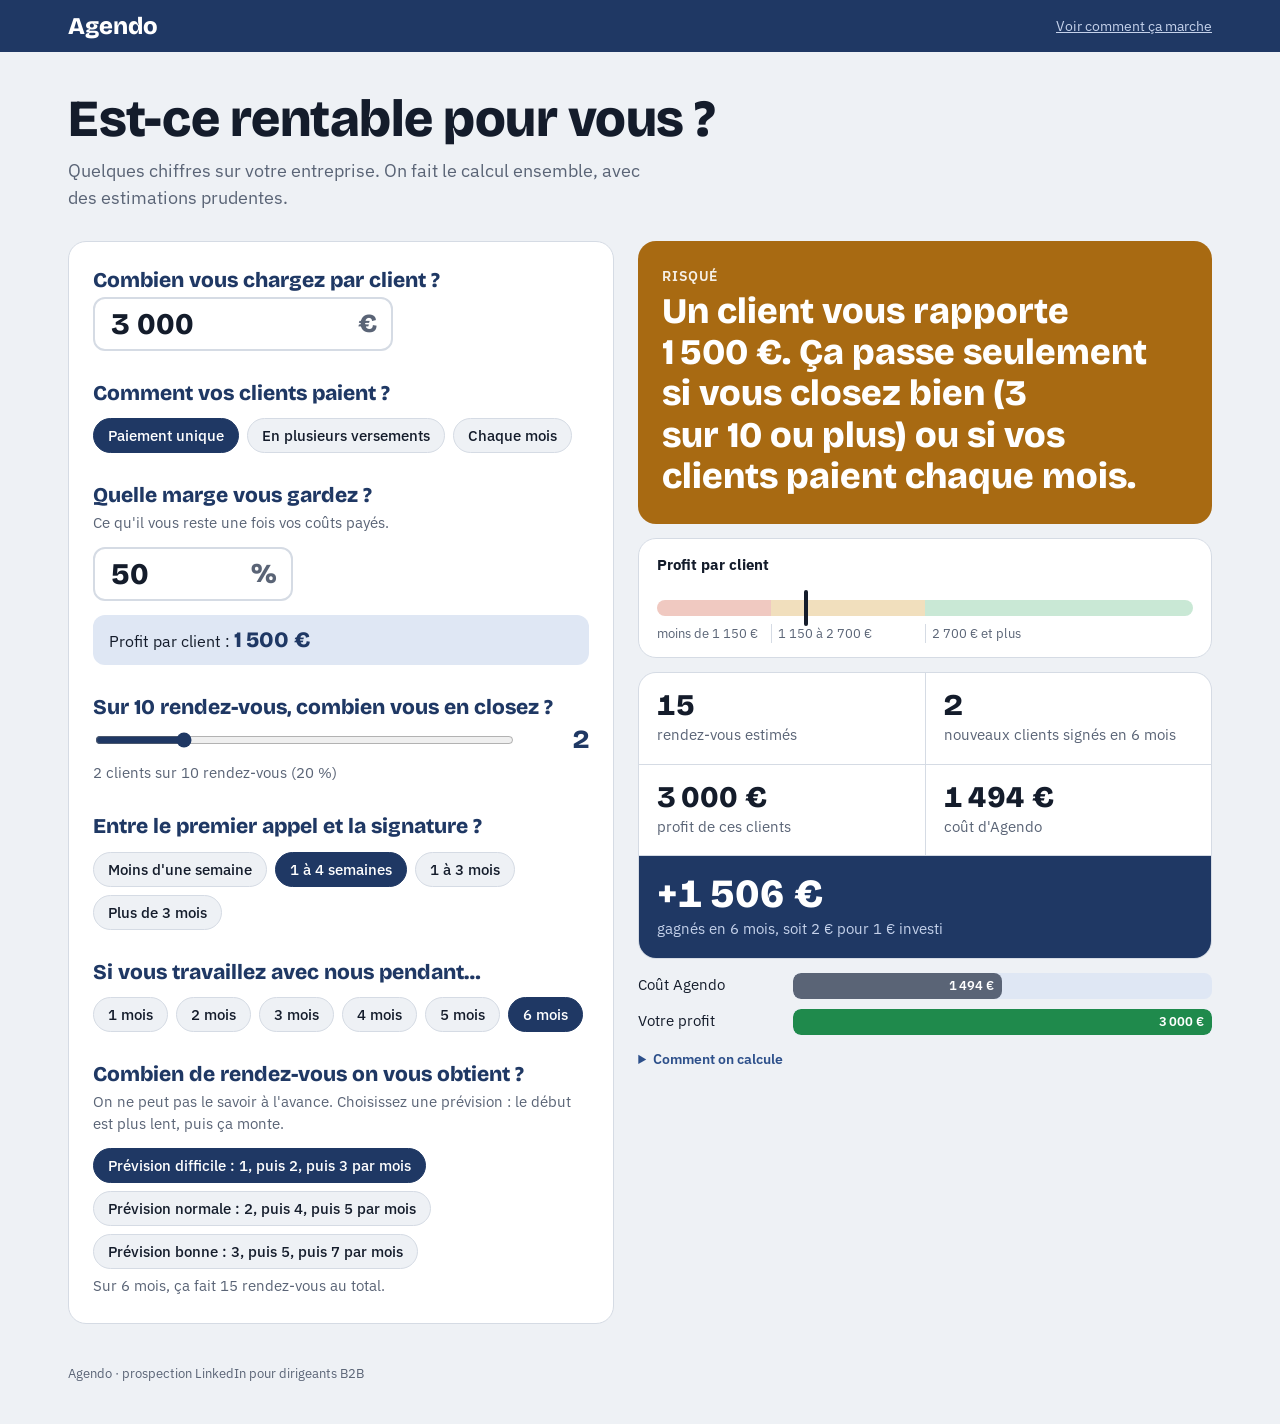
==== commit 246fece9: "Calculateur : « Prévision bonne » Co-Authored-By: Claude Opus 5.5 <noreply@anthropic.com>" ====
--- a/calcul.html
+++ b/calcul.html
@@ -193,7 +193,7 @@
         <div class="chips" data-group="scene" role="group" aria-labelledby="sceneLabel">
           <button class="chip" type="button" data-v="prudent">Prévision difficile : 1, puis 2, puis 3 par mois</button>
           <button class="chip" type="button" data-v="normal">Prévision normale : 2, puis 4, puis 5 par mois</button>
-          <button class="chip" type="button" data-v="top">Très bonne prévision : 3, puis 5, puis 7 par mois</button>
+          <button class="chip" type="button" data-v="top">Prévision bonne : 3, puis 5, puis 7 par mois</button>
         </div>
         <div class="say" id="sceneSay"></div>
       </div>
